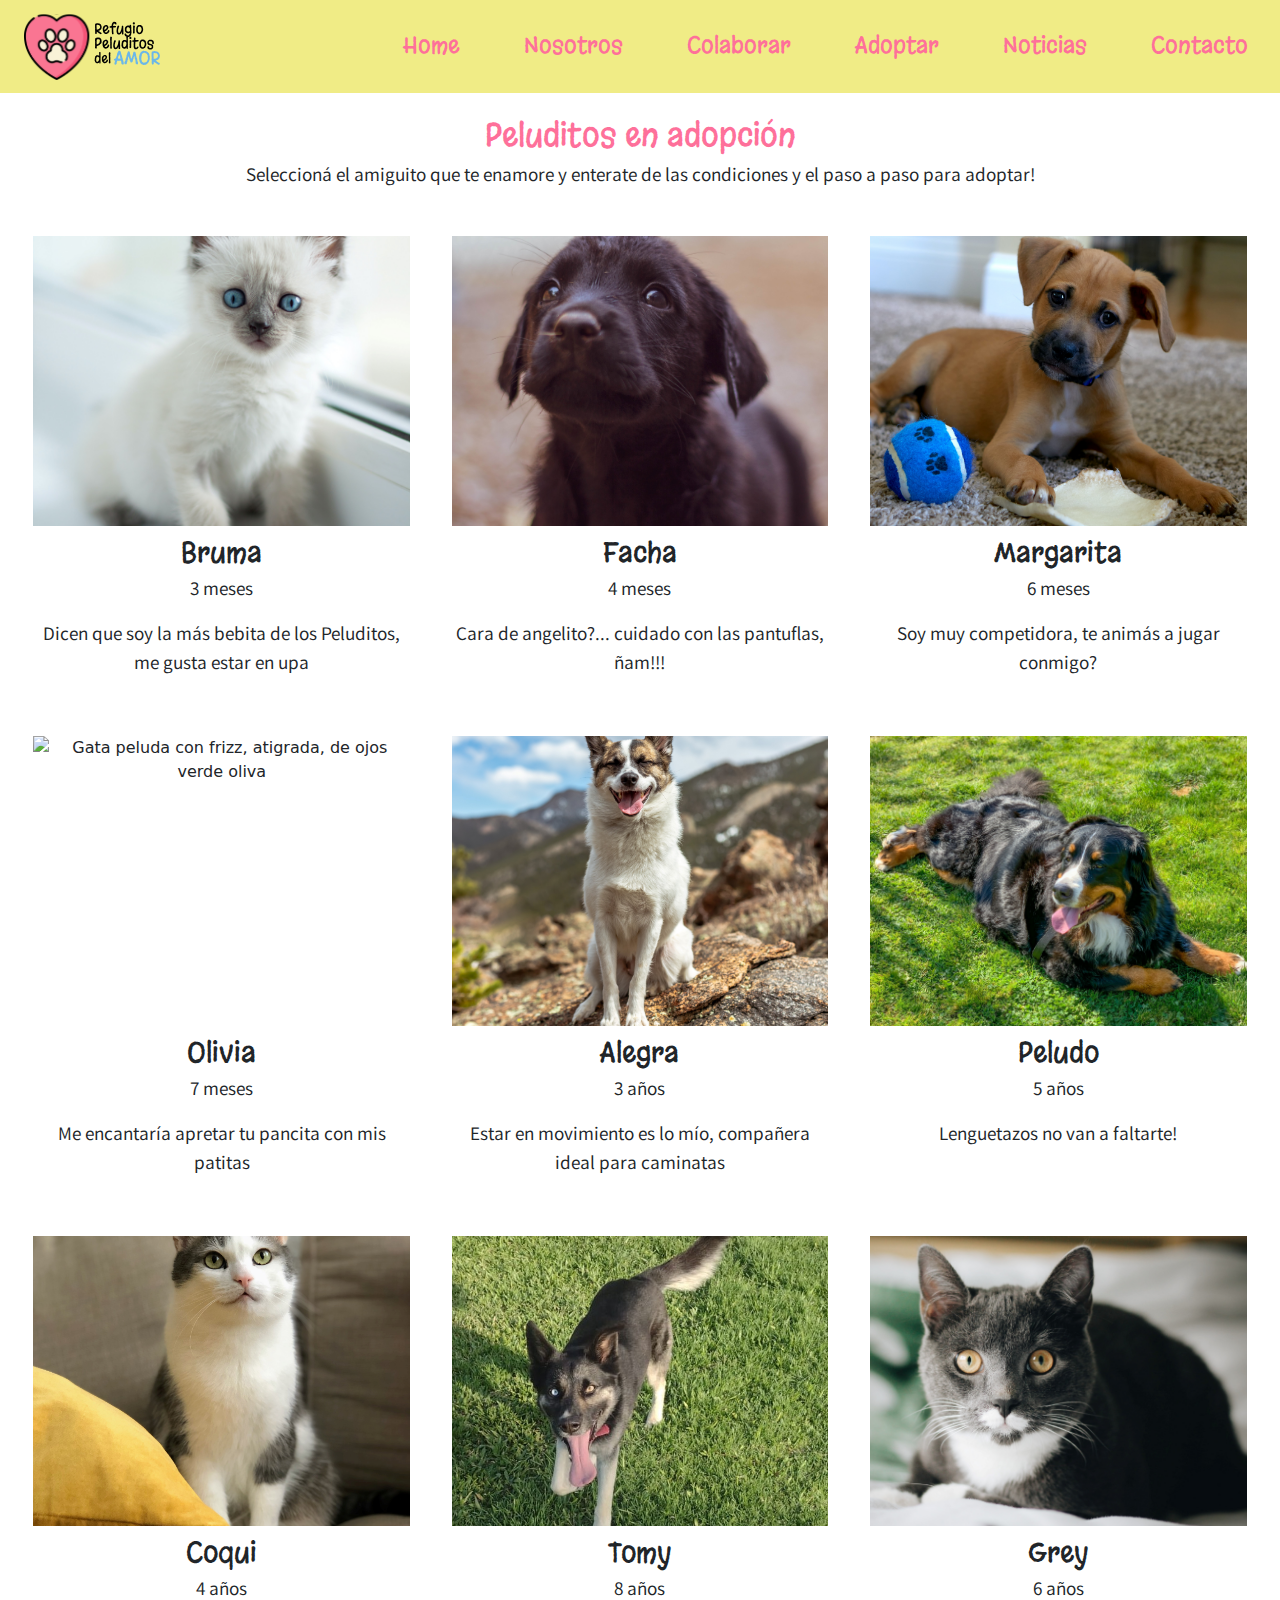
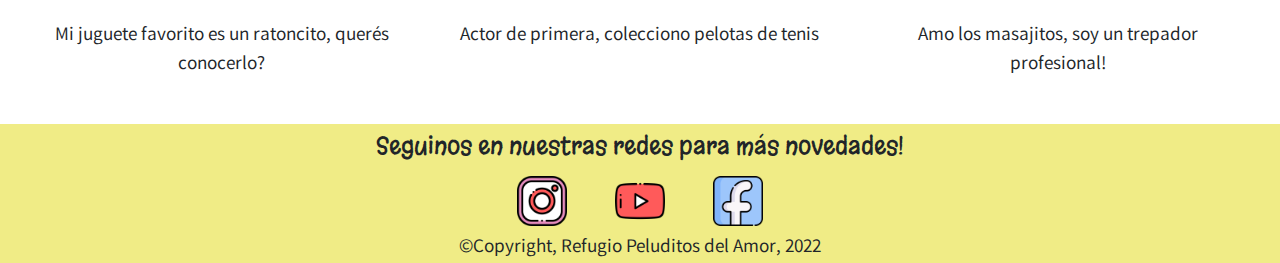
==== pages/adoptar.html @ 5ca73647 "Inicio proyecto" ====
<!DOCTYPE html>
<html lang="es">
<head>
    <meta charset="UTF-8">
    <meta http-equiv="X-UA-Compatible" content="IE=edge">
    <meta name="viewport" content="width=device-width, initial-scale=1.0">
    <title>Refugio Peluditos del Amor</title>
    <link rel="stylesheet" href="../css/style.css" type="text/css">
    <link rel="shortcut icon" href="../assets/img/faviconrefugio2.svg" type="image/x-icon">
    <link href="https://fonts.googleapis.com/css2?family=Margarine&display=swap" rel="stylesheet">
    <link href="https://fonts.googleapis.com/css2?family=Varta:wght@300;500&display=swap" rel="stylesheet">
    <link rel="stylesheet" href="../css/bootstrap.min.css">
</head>
<body>
    
     <!--Menú de navegación-->
     <header class="hero container-fluid">
        <nav class="navbar navbar-expand-lg">
            <div class="container-fluid contenedor-menu">
                <a class="navbar-brand" href="../index.html"><img src="../assets/img/logo.svg" alt="Logo del refugio, corazón rosa con huella de animal en su interior."></a>
                <button class="navbar-toggler" type="button" data-bs-toggle="collapse" data-bs-target="#navbarNav"aria-controls="navbarNav" aria-expanded="false" aria-label="Toggle navigation"><span class="navbar-toggler-icon"></span>
                </button>
                <div class="collapse navbar-collapse justify-content-end" id="navbarNav">
                    <ul class="navbar-nav gap-5">
                        <li class="nav-item">
                            <a class="nav-link" href="../index.html">Home</a>
                        </li>
                        <li class="nav-item">
                            <a class="nav-link" href="../pages/nosotros.html">Nosotros</a>
                        </li>
                        <li class="nav-item">
                            <a class="nav-link" href="../pages/colaborar.html">Colaborar</a>
                        </li>
                        <li class="nav-item">
                            <a class="nav-link" href="../pages/adoptar.html">Adoptar</a>
                        </li>
                        <li class="nav-item">
                            <a class="nav-link" href="../pages/noticias.html">Noticias</a>
                        </li>
                        <li class="nav-item">
                            <a class="nav-link" href="../pages/contacto.html">Contacto</a>
                        </li>
                    </ul>
                </div>
            </div>
        </nav>
    </header>

    <section class="textos-adoptar container text-center py-4">
        <h2 class="subtitulo1">Peluditos en adopción</h2>
        <p class="m-0">Seleccioná el amiguito que te enamore y enterate de las 
                condiciones y el paso a paso para adoptar!</p>
    </section>
    <section class="catalogo-adopcion container-fluid d-flex flex-wrap justify-content-evenly">
        <div class="contenedor-catalogo">
            <div class="img-animales">
                <img src="../assets/img/bruma.jpg" alt="Gatita bebé con pelo blanco y ojos turquesas">
            </div>
            <div class="texto-animales">
                <h3 class="subtitulo">Bruma</h3>
                <p>3 meses</p>
                <p>Dicen que soy la más bebita de los Peluditos, me gusta estar en upa</p>
            </div>
            <div class="overlay">
                <a href="#">Adoptar</a>
             </div>
        </div>
        <div class="contenedor-catalogo">
            <div class="img-animales">
                <img src="../assets/img/facha.jpg" alt="Perro cachorro de color negro">
            </div>
            <div class="texto-animales">
                <h3 class="subtitulo">Facha</h3>
                <p>4 meses</p>
                <p>Cara de angelito?... cuidado con las pantuflas, ñam!!!</p>
            </div>
            <div class="overlay">
                <a href="#">Adoptar</a>
             </div>
        </div>
        <div class="contenedor-catalogo">
            <div class="img-animales">
                <img src="../assets/img/margarita.jpg" alt="Cachorra de patas largas, pelo marron claro y el pecho blanco">
            </div>
            <div class="texto-animales">
                <h3 class="subtitulo">Margarita</h3>
                <p>6 meses</p>
                <p>Soy muy competidora, te animás a jugar conmigo?</p>
            </div>
            <div class="overlay">
                <a href="#">Adoptar</a>
             </div>
        </div>
        <div class="contenedor-catalogo">
            <div class="img-animales">
                <img src="../assets/img/olivia.jpg" alt="Gata peluda con frizz, atigrada, de ojos verde oliva">
            </div>
            <div class="texto-animales">
                <h3 class="subtitulo">Olivia</h3>
                <p>7 meses</p>
                <p>Me encantaría apretar tu pancita con mis patitas</p>
            </div>
            <div class="overlay">
                <a href="#">Adoptar</a>
             </div>
        </div>
        <div class="contenedor-catalogo">
            <div class="img-animales">
                <img src="../assets/img/alegra.jpg" alt="Perro adulto sonriente en una montaña">
            </div>
            <div class="texto-animales">
                <h3 class="subtitulo">Alegra</h3>
                <p>3 años</p>
                <p>Estar en movimiento es lo mío, compañera ideal para caminatas</p>
            </div>
            <div class="overlay">
                <a href="#">Adoptar</a>
             </div>
        </div>
        <div class="contenedor-catalogo">
            <div class="img-animales">
                <img src="../assets/img/peludo.jpg" alt="Perro adulto peludo tricolor, un día de paseo">
            </div>
            <div class="texto-animales">
                <h3 class="subtitulo">Peludo</h3>
                <p>5 años</p>
                <p>Lenguetazos no van a faltarte!</p>
            </div>
            <div class="overlay">
                <a href="#">Adoptar</a>
             </div>
        </div>
        <div class="contenedor-catalogo">
            <div class="img-animales">
                <img src="../assets/img/coqui.jpg" alt="Gato adulto de ojos verdes y pelaje gris con blanco sentado en el sillón">
            </div>
            <div class="texto-animales">
                <h3 class="subtitulo">Coqui</h3>
                <p>4 años</p>
                <p>Mi juguete favorito es un ratoncito, querés conocerlo?</p>
            </div>
            <div class="overlay">
                <a href="#">Adoptar</a>
             </div>
        </div>
        <div class="contenedor-catalogo">
            <div class="img-animales">
                <img src="../assets/img/tomy.jpeg" alt="Perro adulto con un ojo celeste y otro marrón, sacando la lengua">
            </div>
            <div class="texto-animales">
                <h3 class="subtitulo">Tomy</h3>
                <p>8 años</p>
                <p>Actor de primera, colecciono pelotas de tenis</p>
            </div>
            <div class="overlay">
                <a href="#">Adoptar</a>
             </div>
        </div>
        <div class="contenedor-catalogo">
            <div class="img-animales">
                <img src="..//assets/img/grey.jpg" alt="Gato adulto recostado, con mirada fija y seria, sus ojos son color miel">
            </div>
            <div class="texto-animales">
                <h3 class="subtitulo">Grey</h3>
                <p>6 años</p>
                <p>Amo los masajitos, soy un trepador profesional!</p>
            </div>
            <div class="overlay">
                <a href="#">Adoptar</a>
             </div>
        </div>
    </section>
    <!--Pie de página, redes sociales-->
    <footer class="footer container-fluid text-center d-flex flex-column gap-2 mt-2 justify-self-center">
        <h4 class="subtitulo m-2">Seguinos en nuestras redes para más novedades!</h4>
        <div class="iconos-footer d-flex flex-row justify-content-center gap-5">
            <a href="https://www.instagram.com/" target="_blank"><img src="../assets/img/instagram.png" alt="Logo de la red social instagram"></a>
            <a href="https://www.youtube.com/" target="_blank"><img src="../assets/img/youtube.png" alt="Logo de la red social youtube"></a>
            <a href="https://www.facebook.com/" target="_blank"><img src="../assets/img/facebook.png" alt="Logo de la red social facebook"></a>
        </div>
        <p class="m-0">&copy;Copyright, Refugio Peluditos del Amor, 2022</p>
</footer>
<script src="../js/bootstrap.bundle.min.js"></script>
</body>
</html>
---- css/style.css ----
* {
  margin: 0;
  padding: 0;
  box-sizing: border-box;
}

ul, ol {
  list-style: none;
}

a {
  text-decoration: none;
}

.subtitulo {
  font-family: "Margarine", cursive;
}

.subtitulo1 {
  font-family: "Margarine", cursive;
  color: #FE709A;
}

.subtitulo2 {
  font-family: "Margarine", cursive;
  color: #6BB7E9;
}

.subtitulo3 {
  font-family: "Margarine", cursive;
  color: #F2DCBF;
}

p, li {
  font-family: "Varta", sans-serif;
  font-size: 1.2rem;
}

.hero {
  background-color: #F0EC86;
}
.hero img {
  width: 150px;
}

#navbarNav .nav-link {
  color: #FE709A;
  font-family: "Margarine", cursive;
  font-size: larger;
}
#navbarNav .nav-link:hover {
  color: #6BB7E9;
  transition: 0.8s;
}

.portada {
  background-image: url(../assets/img/encabezado.jpg);
  height: 300px;
  background-size: cover;
  background-attachment: fixed;
  background-position: center;
}

.txt-bienvenida a {
  color: #6BB7E9;
  font-weight: 600;
}
.txt-bienvenida a:hover {
  color: #FE709A;
  font-weight: 600;
  transition: 0.8s;
}

.noticias-home {
  background: #F0EC86;
}
.noticias-home .card img {
  border: 2px solid #6BB7E9;
}

.btn-noticias {
  border: 2px solid #6BB7E9;
  border-radius: 30px;
  background: #fff;
  color: #6BB7E9;
  text-decoration: none;
  padding: 10px 20px;
  font-family: "Margarine", cursive;
  font-size: 1rem;
  display: inline-block;
  position: relative;
  top: -30px;
  box-shadow: 0 0 6px 0 rgba(0, 0, 0, 0.5);
}
.btn-noticias:hover {
  color: #6BB7E9;
}

.nosotros-card {
  background: #FE709A;
  border: 3px solid #F2DCBF;
  border-radius: 30px;
  padding: 50px;
  box-shadow: 0 0 6px 0 rgba(0, 0, 0, 0.5);
}

.textos-card {
  width: 75%;
}
.textos-card p {
  color: #fff;
}

.img-card {
  width: 250px;
}
.img-card img {
  width: 100%;
  border-radius: 30px;
}

.estilo-card {
  background: #F2DCBF;
}

.img-colaborar {
  width: 200px;
}

.lista-mp li {
  font-family: "Margarine", cursive;
  font-size: 1.5rem;
  padding: 10px 0;
}
.lista-mp li > a {
  color: #fff;
  background: #6BB7E9;
  border-radius: 10px;
  padding: 5px;
  font-family: "Margarine", cursive;
  font-size: 1.5rem;
}

.lista-mp a {
  text-decoration: none;
}

.link-colaborar {
  color: #FE709A;
  font-weight: 500;
}
.link-colaborar:hover {
  color: #6BB7E9;
  transition: 0.5s;
}

.contenedor-catalogo {
  width: 100%;
  height: auto;
  margin: 20px;
  display: flex;
  flex-direction: column;
  text-align: center;
  position: relative;
}
@media (min-width: 560px) {
  .contenedor-catalogo {
    width: 30%;
  }
}

.img-animales {
  width: 100%;
  height: 300px;
}

.img-animales img {
  width: 100%;
  height: 100%;
  object-fit: cover;
  padding-bottom: 10px;
}

.overlay {
  position: absolute;
  background: rgba(240, 236, 134, 0.5);
  bottom: 0;
  left: 0%;
  height: 0;
  width: 100%;
  overflow: hidden;
  transition: 0.5s ease;
}

.overlay a {
  color: #FE709A;
  font-family: "Margarine", cursive;
  text-decoration: none;
  font-size: 1.8rem;
  font-weight: 100;
  position: absolute;
  top: 50%;
  left: 50%;
  text-align: center;
  transform: translate(-50%, -50%);
}
.overlay a:hover {
  color: #6BB7E9;
}

.contenedor-catalogo:hover .overlay {
  height: 100%;
  cursor: pointer;
}

.contacto form {
  width: 400px;
}

.input {
  font-family: "Varta", sans-serif;
  font-size: 1.2rem;
  font-weight: 300;
}
.input input:focus {
  outline: 3px solid #FE709A;
}
.input textarea:focus {
  outline: 3px solid #FE709A;
}

input, textarea {
  background: #F2DCBF;
  border-radius: 15px;
  border-style: none;
  margin: 5px 0;
}

input {
  padding: 10px 0;
}

.btn-contacto button {
  font-family: "Varta", sans-serif;
  font-size: 1rem;
  border-radius: 10px;
  border-style: none;
  background: #F0EC86;
  padding: 8px;
  margin-top: 5px;
}
.btn-contacto button:hover {
  cursor: pointer;
}

.footer {
  background: #F0EC86;
  height: auto;
}

.iconos-footer img {
  width: 50px;
  height: 50px;
}

/*# sourceMappingURL=style.css.map */
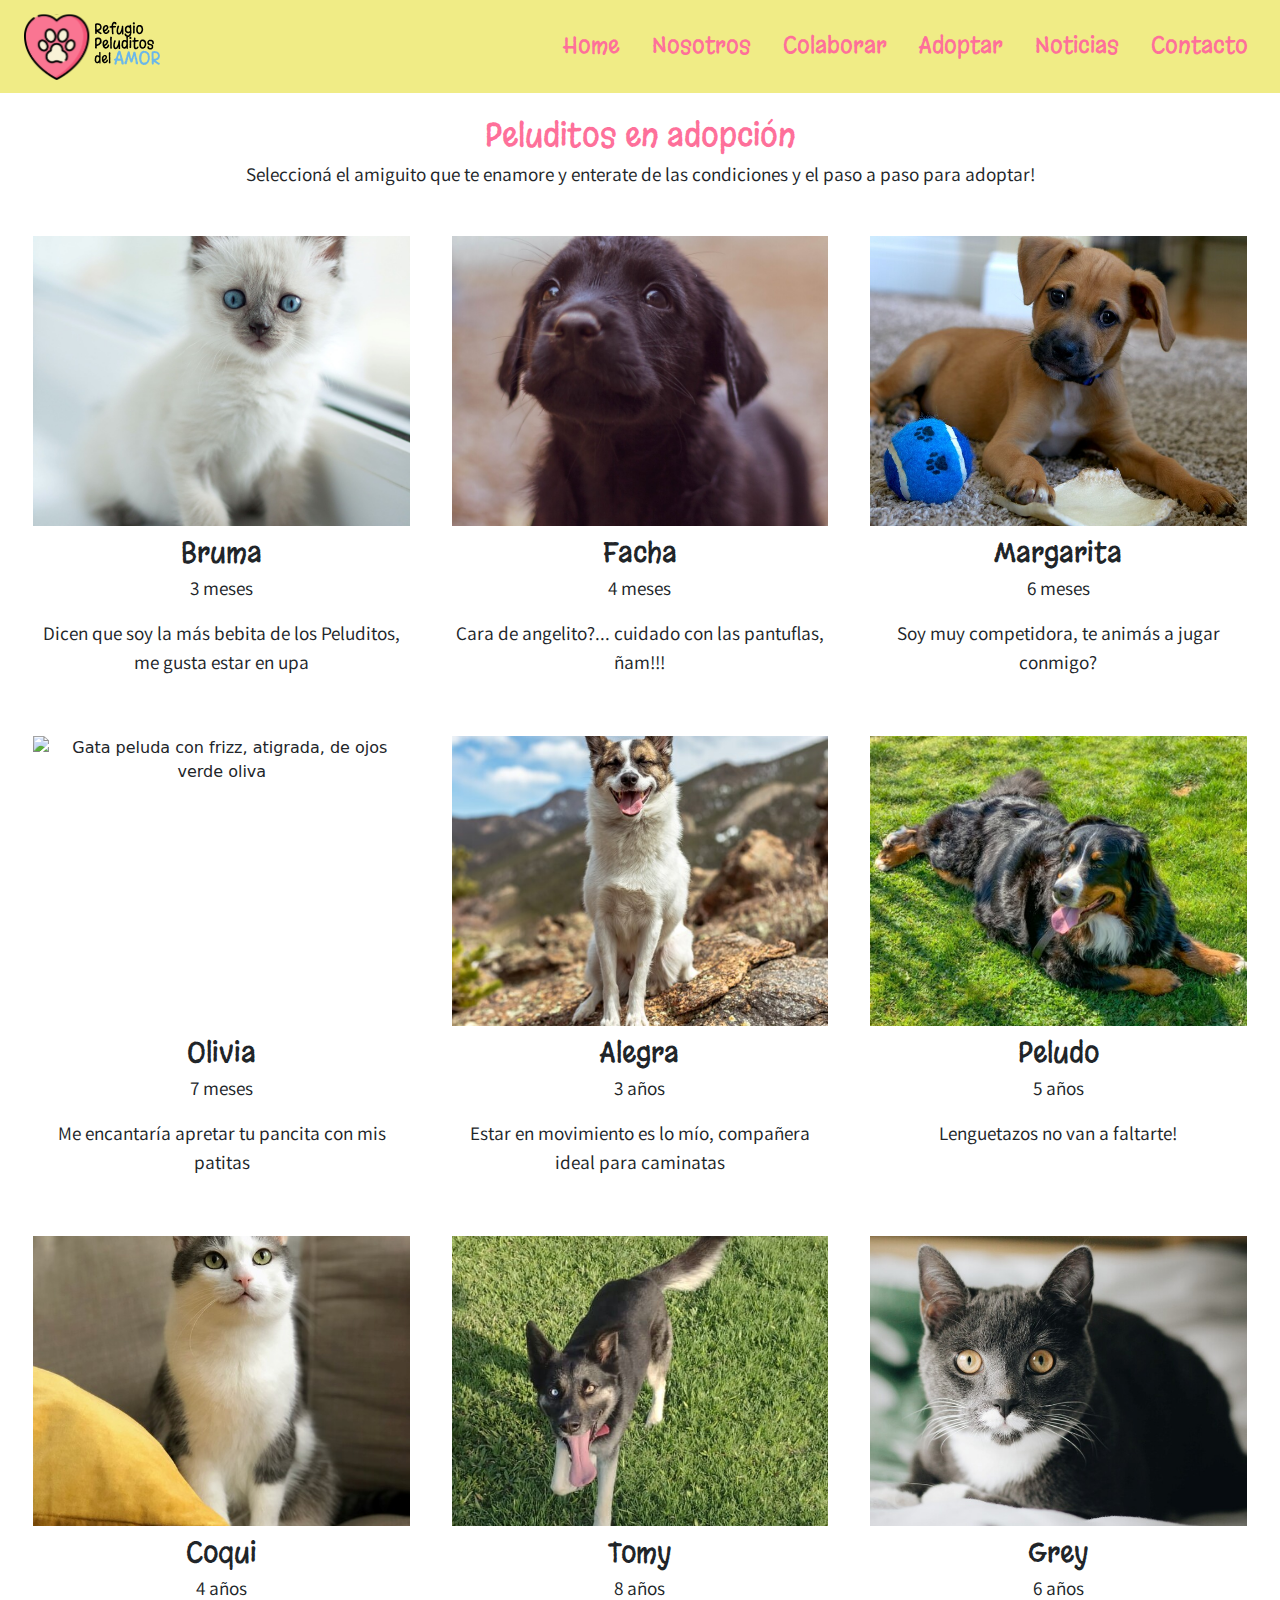
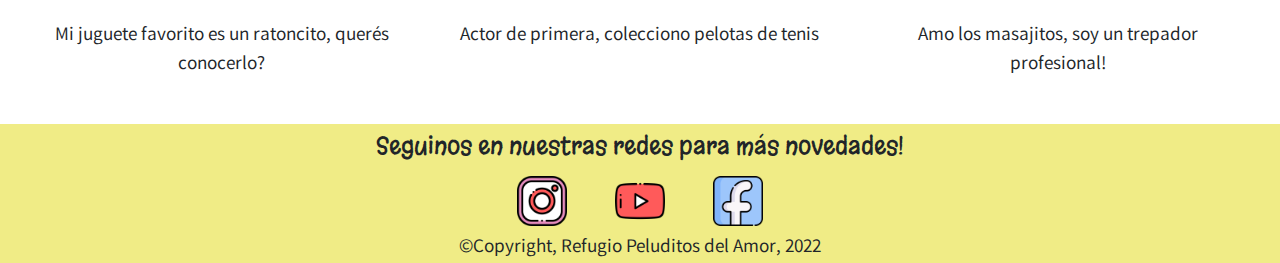
==== commit cd9818d3: "Arreglos finales" ====
--- a/pages/adoptar.html
+++ b/pages/adoptar.html
@@ -4,7 +4,7 @@
     <meta charset="UTF-8">
     <meta http-equiv="X-UA-Compatible" content="IE=edge">
     <meta name="viewport" content="width=device-width, initial-scale=1.0">
-    <title>Refugio Peluditos del Amor</title>
+    <title>Refugio Peluditos del Amor | Adoptar</title>
     <link rel="stylesheet" href="../css/style.css" type="text/css">
     <link rel="shortcut icon" href="../assets/img/faviconrefugio2.svg" type="image/x-icon">
     <link href="https://fonts.googleapis.com/css2?family=Margarine&display=swap" rel="stylesheet">
@@ -21,7 +21,7 @@
                 <button class="navbar-toggler" type="button" data-bs-toggle="collapse" data-bs-target="#navbarNav"aria-controls="navbarNav" aria-expanded="false" aria-label="Toggle navigation"><span class="navbar-toggler-icon"></span>
                 </button>
                 <div class="collapse navbar-collapse justify-content-end" id="navbarNav">
-                    <ul class="navbar-nav gap-5">
+                    <ul class="navbar-nav gap-3">
                         <li class="nav-item">
                             <a class="nav-link" href="../index.html">Home</a>
                         </li>
--- a/css/style.css
+++ b/css/style.css
@@ -77,6 +77,12 @@
 .noticias-home .card img {
   border: 2px solid #6BB7E9;
 }
+@media (min-width: 960px) {
+  .noticias-home {
+    display: flex;
+    align-items: center;
+  }
+}
 
 .btn-noticias {
   border: 2px solid #6BB7E9;
@@ -93,7 +99,9 @@
   box-shadow: 0 0 6px 0 rgba(0, 0, 0, 0.5);
 }
 .btn-noticias:hover {
-  color: #6BB7E9;
+  color: #fff;
+  background-color: #6BB7E9;
+  transition: 0.5s;
 }
 
 .nosotros-card {
@@ -139,6 +147,11 @@
   padding: 5px;
   font-family: "Margarine", cursive;
   font-size: 1.5rem;
+}
+.lista-mp li > a:hover {
+  color: #6BB7E9;
+  background-color: #fff;
+  transition: 0.5s;
 }
 
 .lista-mp a {
@@ -206,6 +219,7 @@
 }
 .overlay a:hover {
   color: #6BB7E9;
+  transition: 0.5s;
 }
 
 .contenedor-catalogo:hover .overlay {
@@ -213,8 +227,15 @@
   cursor: pointer;
 }
 
+@media (min-width: 960px) {
+  .contacto {
+    display: flex;
+    align-items: center;
+  }
+}
+
 .contacto form {
-  width: 400px;
+  width: 300px;
 }
 
 .input {
